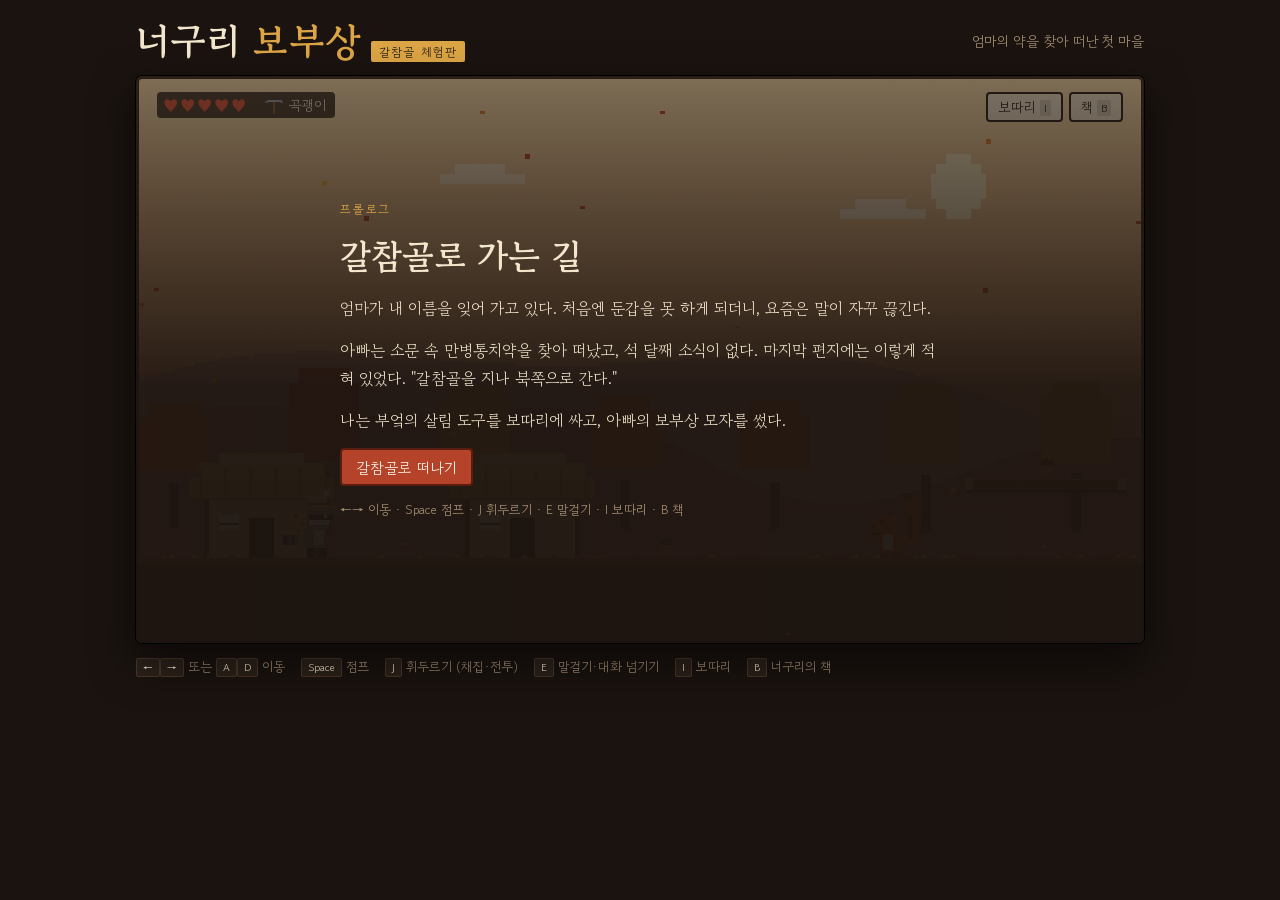
==== index.html @ 24a1cc91 "너구리 보부상 기획 문서와 갈참골 웹 체험판 추가 - 기획 전체, 지역 4곳 시나리오와 엔딩 (design/) - 지역·NPC·교환·아이템·가보·보스 표 CSV (design/da" ====
<!doctype html>
<html lang="ko">
<head>
<meta charset="utf-8">
<meta name="viewport" content="width=device-width, initial-scale=1">
<title>너구리 보부상</title>
<meta http-equiv="refresh" content="0; url=prototypes/galchamgol-web/">
<style>body{background:#1a130f;color:#f2e6cc;font-family:"Malgun Gothic",sans-serif;display:grid;place-items:center;min-height:100vh;margin:0;padding:0 16px}a{color:#dca545}</style>
</head>
<body>
<p>갈참골 체험판으로 이동합니다. 넘어가지 않으면 <a href="prototypes/galchamgol-web/">여기를 누르세요</a>.</p>
</body>
</html>
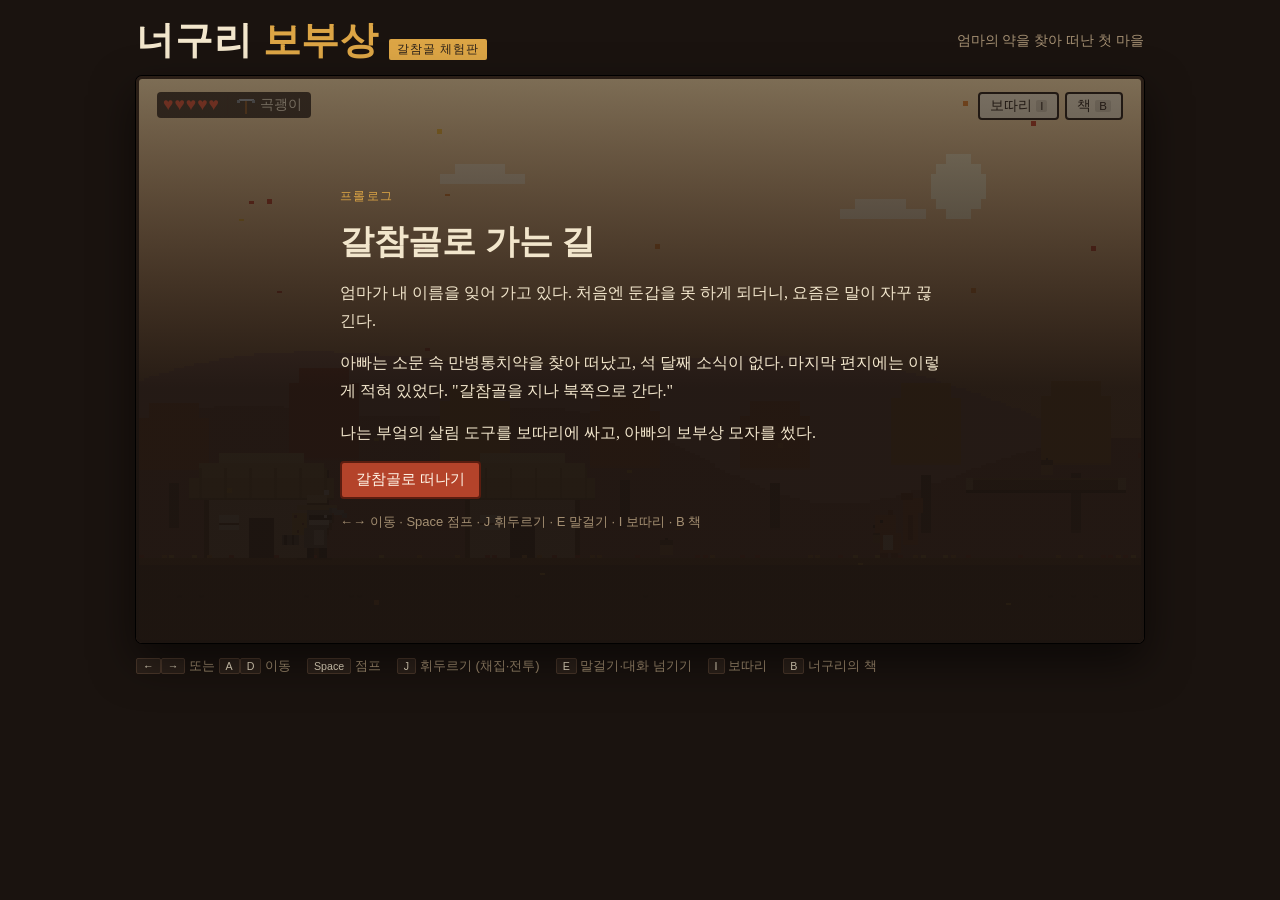
==== commit fe63b3f6: "PA-1 웹 체험판을 공통 엔진과 지역 파일로 나누기 - prototypes/galchamgol-web/index.html 한 파일을 prototypes/web/ 아래   css," ====
--- a/index.html
+++ b/index.html
@@ -4,10 +4,10 @@
 <meta charset="utf-8">
 <meta name="viewport" content="width=device-width, initial-scale=1">
 <title>너구리 보부상</title>
-<meta http-equiv="refresh" content="0; url=prototypes/galchamgol-web/">
+<meta http-equiv="refresh" content="0; url=prototypes/web/">
 <style>body{background:#1a130f;color:#f2e6cc;font-family:"Malgun Gothic",sans-serif;display:grid;place-items:center;min-height:100vh;margin:0;padding:0 16px}a{color:#dca545}</style>
 </head>
 <body>
-<p>갈참골 체험판으로 이동합니다. 넘어가지 않으면 <a href="prototypes/galchamgol-web/">여기를 누르세요</a>.</p>
+<p>갈참골 체험판으로 이동합니다. 넘어가지 않으면 <a href="prototypes/web/">여기를 누르세요</a>.</p>
 </body>
 </html>
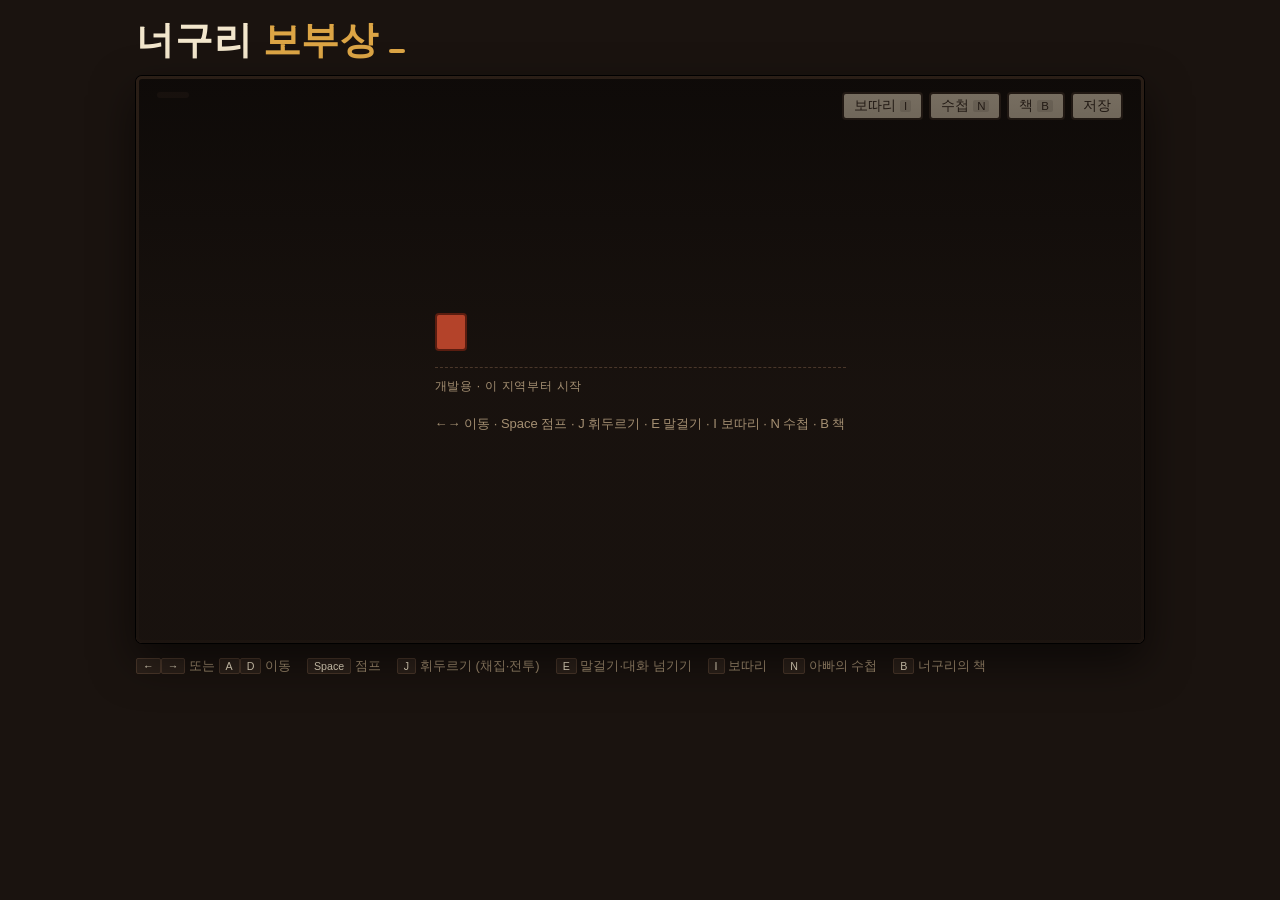
==== commit e7439a94: "PA-17 첫 지역 이름 갈참골 → 단풍골 화면 글, 기획 문서, CSV 이름·설명 칸의 지명을 바꿨다. id galchamgol, 폴더·파일 이름, 저장 키는 그대로 둔다. ta" ====
--- a/index.html
+++ b/index.html
@@ -8,6 +8,6 @@
 <style>body{background:#1a130f;color:#f2e6cc;font-family:"Malgun Gothic",sans-serif;display:grid;place-items:center;min-height:100vh;margin:0;padding:0 16px}a{color:#dca545}</style>
 </head>
 <body>
-<p>갈참골 체험판으로 이동합니다. 넘어가지 않으면 <a href="prototypes/web/">여기를 누르세요</a>.</p>
+<p>단풍골 체험판으로 이동합니다. 넘어가지 않으면 <a href="prototypes/web/">여기를 누르세요</a>.</p>
 </body>
 </html>
